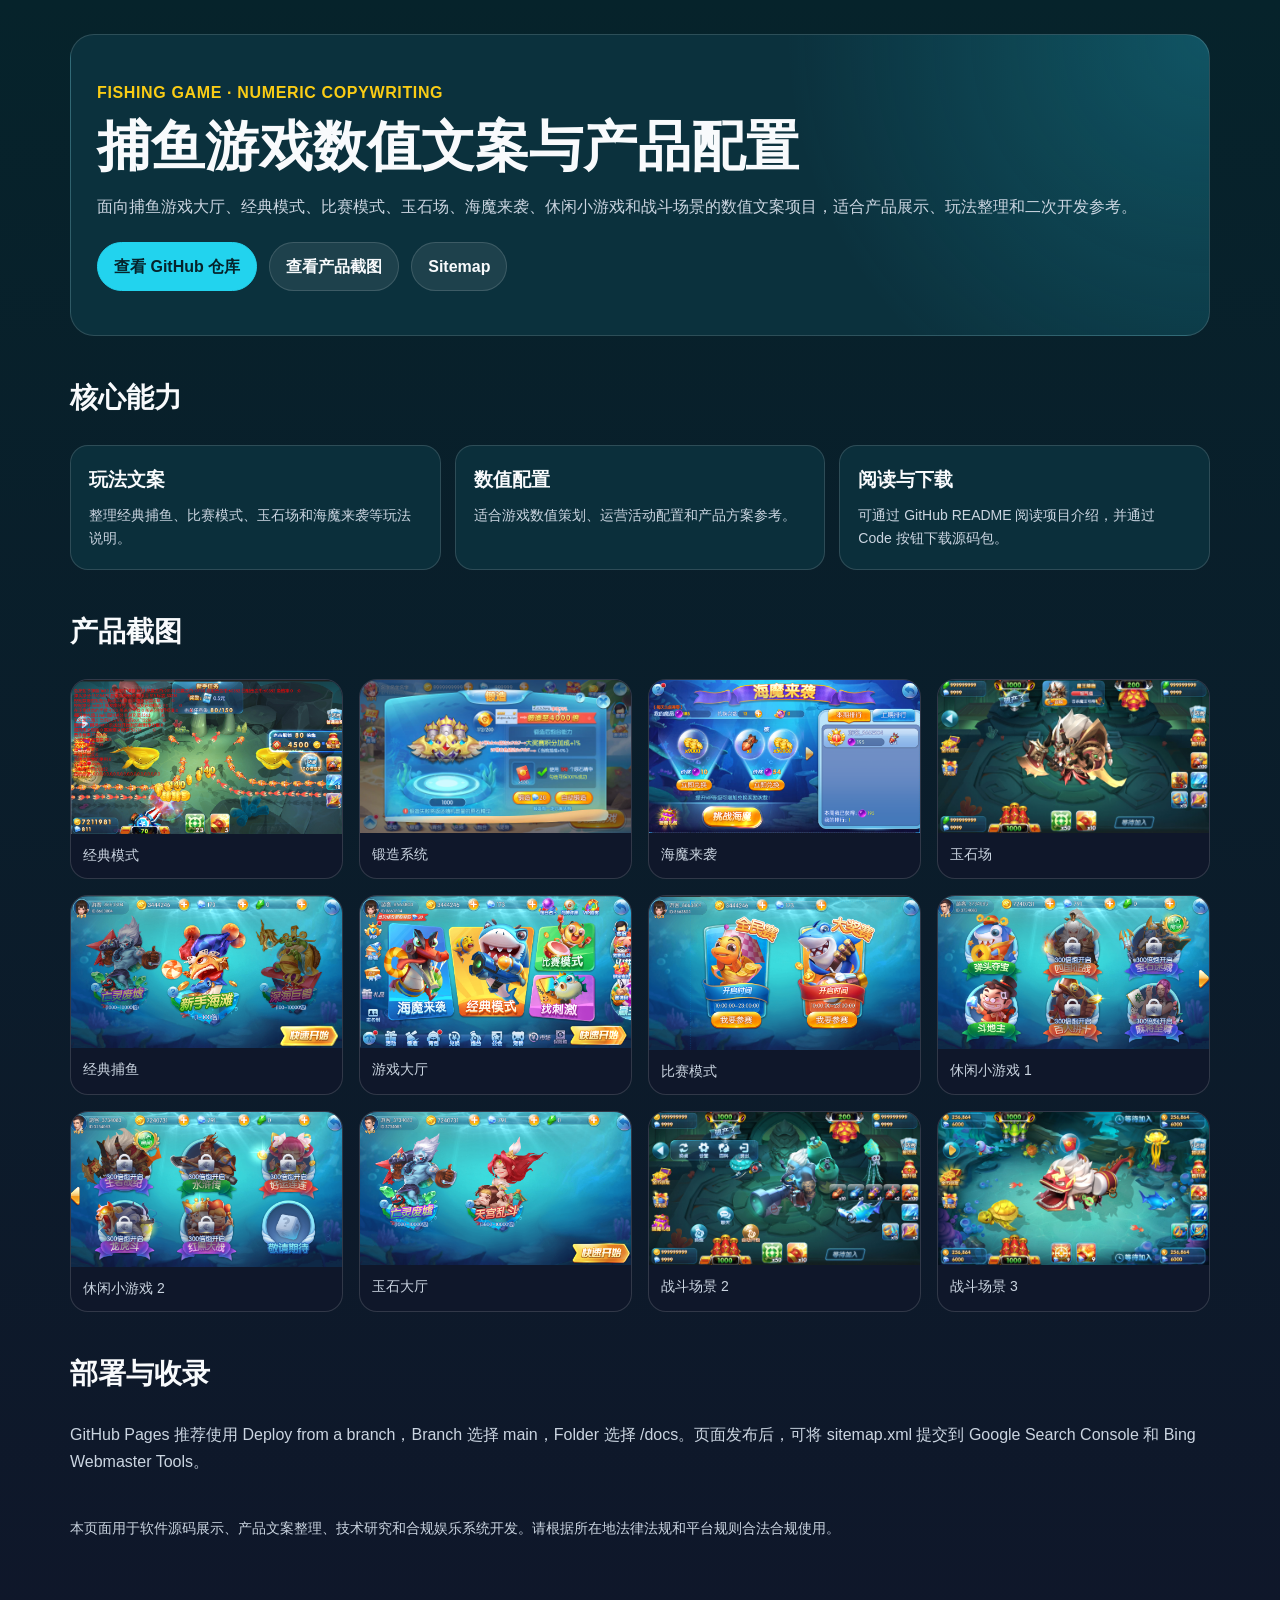
==== docs/index.html @ 02b29963 "Add files via upload" ====
<!doctype html>
<html lang="zh-CN"><head><meta charset="utf-8"><meta name="viewport" content="width=device-width, initial-scale=1"><meta name="google-site-verification" content="rrp5Uvgzi-1-rMxUBfhV3wjlNrFqzwnqiA4e3qsOLEM"><title>Fishing Game Numeric Copywriting</title><meta name="description" content="捕鱼游戏数值文案项目，展示经典模式、比赛模式、玉石场、海魔玩法、战斗场景和产品配置。"><link rel="canonical" href="https://alibabama401.github.io/Fishing-Game-Numeric-Copywriting/"><meta property="og:type" content="website"><meta property="og:title" content="Fishing Game Numeric Copywriting"><meta property="og:description" content="捕鱼游戏数值文案与产品截图展示，适合街机捕鱼、比赛模式和休闲玩法参考。"><meta property="og:url" content="https://alibabama401.github.io/Fishing-Game-Numeric-Copywriting/"><meta property="og:image" content="https://alibabama401.github.io/Fishing-Game-Numeric-Copywriting/assets/screenshots/lobby.png"><style>:root{--bg:#06232b;--card:#0d3440;--text:#f8fafc;--muted:#cbd5e1;--brand:#22d3ee;--brand2:#facc15;--line:rgba(255,255,255,.14)}*{box-sizing:border-box}body{margin:0;font-family:-apple-system,BlinkMacSystemFont,"Segoe UI","Microsoft YaHei",Arial,sans-serif;background:linear-gradient(180deg,#06232b,#0f172a);color:var(--text);line-height:1.7}.wrap{max-width:1180px;margin:0 auto;padding:34px 20px 56px}a{color:var(--brand);text-decoration:none}.hero{padding:44px 26px;border:1px solid var(--line);border-radius:24px;background:radial-gradient(circle at top right,rgba(34,211,238,.22),transparent 36%),rgba(13,52,64,.9)}.tag{color:var(--brand2);font-weight:800;letter-spacing:.04em}h1{margin:10px 0 14px;font-size:clamp(30px,5vw,54px);line-height:1.12}h2{margin-top:38px;font-size:28px}p{color:var(--muted)}.actions{display:flex;flex-wrap:wrap;gap:12px;margin-top:22px}.btn{display:inline-block;padding:10px 16px;border-radius:999px;border:1px solid var(--line);background:rgba(255,255,255,.08);color:var(--text);font-weight:700}.btn.primary{background:var(--brand);color:#06232b;border-color:var(--brand)}.grid{display:grid;grid-template-columns:repeat(auto-fit,minmax(220px,1fr));gap:14px;margin-top:18px}.card{padding:18px;border:1px solid var(--line);border-radius:18px;background:rgba(13,52,64,.82)}.card h3{margin:0 0 8px}.card p{margin:0;font-size:14px}.screenshots{display:grid;grid-template-columns:repeat(auto-fit,minmax(250px,1fr));gap:16px;margin-top:18px}figure{margin:0;overflow:hidden;border:1px solid var(--line);border-radius:18px;background:#0f172a}figure img{display:block;width:100%;height:auto}figcaption{padding:10px 12px;color:var(--muted);font-size:14px}footer{margin-top:42px;color:var(--muted);font-size:14px}</style><script type="application/ld+json">{"@context":"https://schema.org","@type":"SoftwareSourceCode","name":"Fishing Game Numeric Copywriting","description":"捕鱼游戏数值文案项目，展示经典模式、比赛模式、玉石场、海魔玩法、战斗场景和产品配置。","codeRepository":"https://github.com/alibabama401/Fishing-Game-Numeric-Copywriting","url":"https://alibabama401.github.io/Fishing-Game-Numeric-Copywriting/","applicationCategory":"GameApplication","operatingSystem":"Cross-platform","image":["https://alibabama401.github.io/Fishing-Game-Numeric-Copywriting/assets/screenshots/lobby.png","https://alibabama401.github.io/Fishing-Game-Numeric-Copywriting/assets/screenshots/classic-mode.png","https://alibabama401.github.io/Fishing-Game-Numeric-Copywriting/assets/screenshots/tournament-mode.png"],"isAccessibleForFree":true,"inLanguage":"zh-CN"}</script></head><body><main class="wrap"><section class="hero"><div class="tag">FISHING GAME · NUMERIC COPYWRITING</div><h1>捕鱼游戏数值文案与产品配置</h1><p>面向捕鱼游戏大厅、经典模式、比赛模式、玉石场、海魔来袭、休闲小游戏和战斗场景的数值文案项目，适合产品展示、玩法整理和二次开发参考。</p><div class="actions"><a class="btn primary" href="https://github.com/alibabama401/Fishing-Game-Numeric-Copywriting">查看 GitHub 仓库</a><a class="btn" href="#screenshots">查看产品截图</a><a class="btn" href="sitemap.xml">Sitemap</a></div></section><section><h2>核心能力</h2><div class="grid"><div class="card"><h3>玩法文案</h3><p>整理经典捕鱼、比赛模式、玉石场和海魔来袭等玩法说明。</p></div><div class="card"><h3>数值配置</h3><p>适合游戏数值策划、运营活动配置和产品方案参考。</p></div><div class="card"><h3>阅读与下载</h3><p>可通过 GitHub README 阅读项目介绍，并通过 Code 按钮下载源码包。</p></div></div></section><section id="screenshots"><h2>产品截图</h2><div class="screenshots">
        <figure><img src="assets/screenshots/classic-mode.png" alt="捕鱼游戏数值文案 经典模式 产品截图" loading="lazy"><figcaption>经典模式</figcaption></figure>
        <figure><img src="assets/screenshots/duanzhao.jpg" alt="捕鱼游戏数值文案 锻造系统 产品截图" loading="lazy"><figcaption>锻造系统</figcaption></figure>
        <figure><img src="assets/screenshots/haimo.png" alt="捕鱼游戏数值文案 海魔来袭 产品截图" loading="lazy"><figcaption>海魔来袭</figcaption></figure>
        <figure><img src="assets/screenshots/jade-arena.jpg" alt="捕鱼游戏数值文案 玉石场 产品截图" loading="lazy"><figcaption>玉石场</figcaption></figure>
        <figure><img src="assets/screenshots/jingdian.png" alt="捕鱼游戏数值文案 经典捕鱼 产品截图" loading="lazy"><figcaption>经典捕鱼</figcaption></figure>
        <figure><img src="assets/screenshots/lobby.png" alt="捕鱼游戏数值文案 游戏大厅 产品截图" loading="lazy"><figcaption>游戏大厅</figcaption></figure>
        <figure><img src="assets/screenshots/tournament-mode.png" alt="捕鱼游戏数值文案 比赛模式 产品截图" loading="lazy"><figcaption>比赛模式</figcaption></figure>
        <figure><img src="assets/screenshots/xiaoyouxi1.png" alt="捕鱼游戏数值文案 休闲小游戏 1 产品截图" loading="lazy"><figcaption>休闲小游戏 1</figcaption></figure>
        <figure><img src="assets/screenshots/xiaoyouxi2.png" alt="捕鱼游戏数值文案 休闲小游戏 2 产品截图" loading="lazy"><figcaption>休闲小游戏 2</figcaption></figure>
        <figure><img src="assets/screenshots/yushidating.png" alt="捕鱼游戏数值文案 玉石大厅 产品截图" loading="lazy"><figcaption>玉石大厅</figcaption></figure>
        <figure><img src="assets/screenshots/zhandou2.jpg" alt="捕鱼游戏数值文案 战斗场景 2 产品截图" loading="lazy"><figcaption>战斗场景 2</figcaption></figure>
        <figure><img src="assets/screenshots/zhandou3.jpg" alt="捕鱼游戏数值文案 战斗场景 3 产品截图" loading="lazy"><figcaption>战斗场景 3</figcaption></figure>
      </div></section><section><h2>部署与收录</h2><p>GitHub Pages 推荐使用 Deploy from a branch，Branch 选择 main，Folder 选择 /docs。页面发布后，可将 sitemap.xml 提交到 Google Search Console 和 Bing Webmaster Tools。</p></section><footer><p>本页面用于软件源码展示、产品文案整理、技术研究和合规娱乐系统开发。请根据所在地法律法规和平台规则合法合规使用。</p></footer></main></body></html>
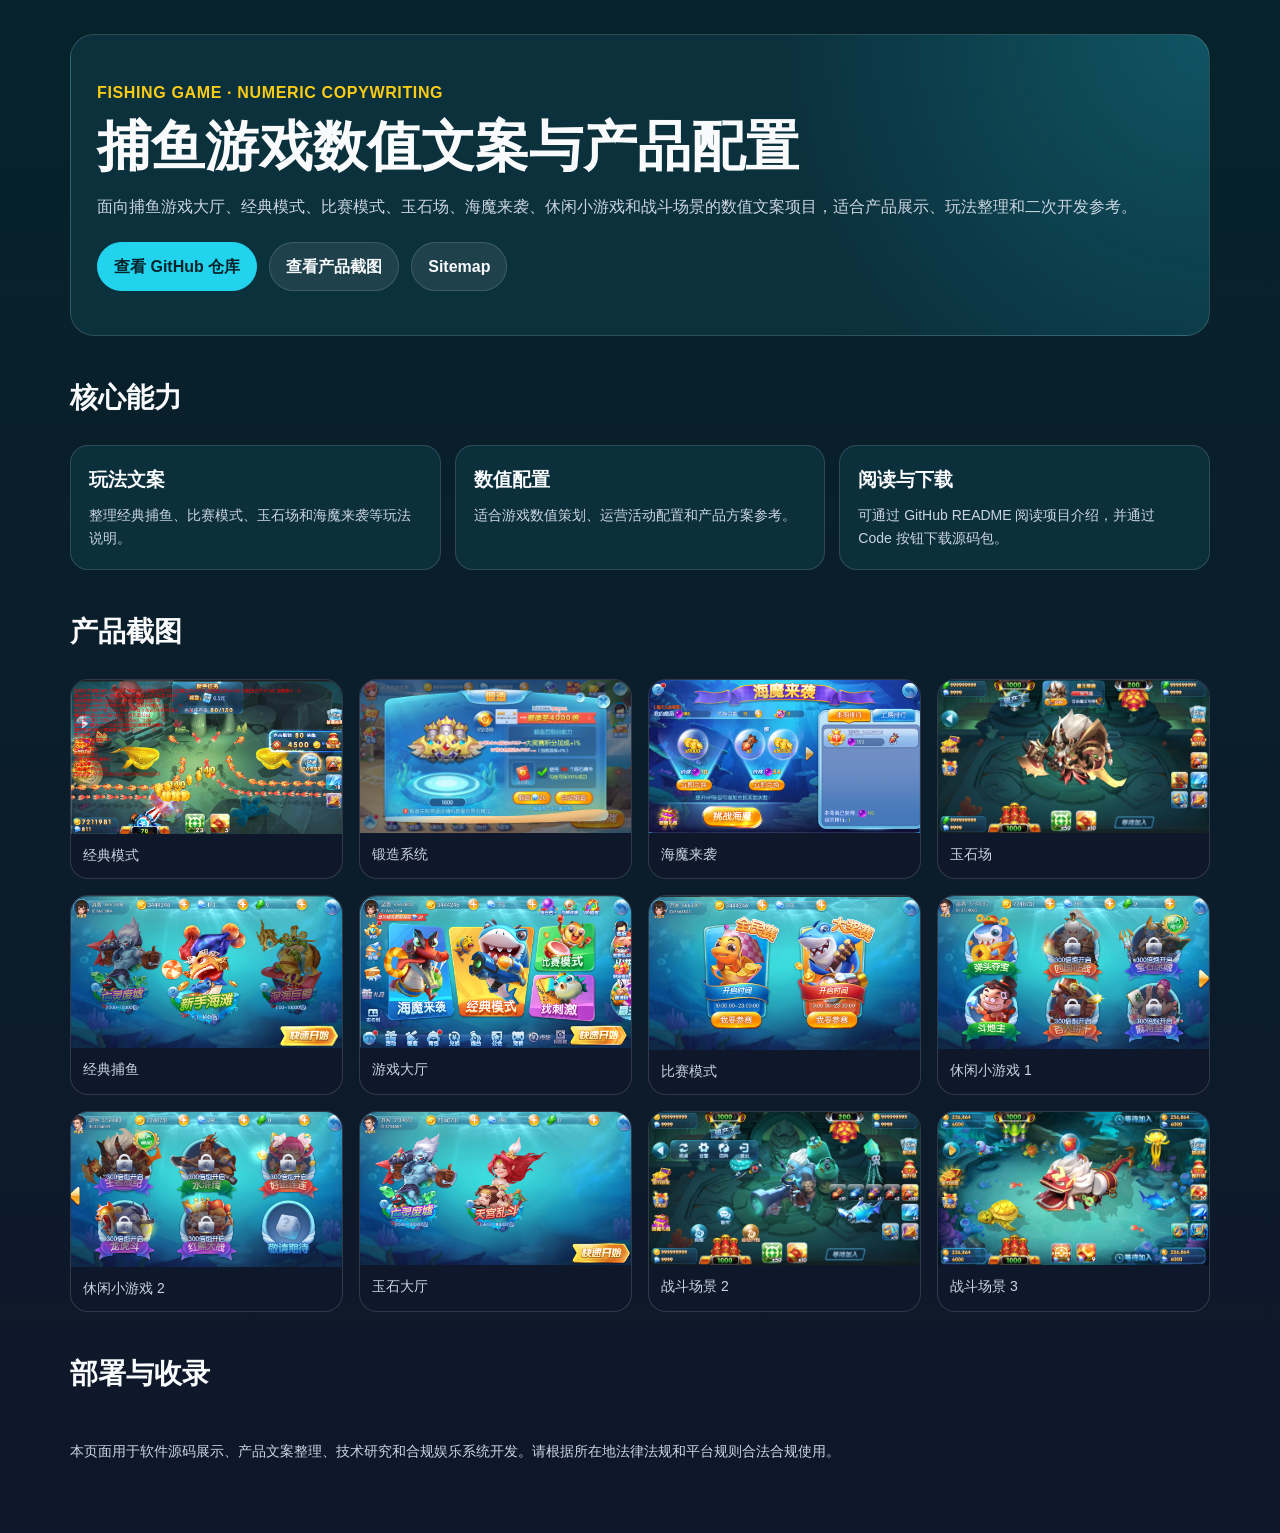
==== commit 734af80f: "Update index.html" ====
--- a/docs/index.html
+++ b/docs/index.html
@@ -12,4 +12,4 @@
         <figure><img src="assets/screenshots/yushidating.png" alt="捕鱼游戏数值文案 玉石大厅 产品截图" loading="lazy"><figcaption>玉石大厅</figcaption></figure>
         <figure><img src="assets/screenshots/zhandou2.jpg" alt="捕鱼游戏数值文案 战斗场景 2 产品截图" loading="lazy"><figcaption>战斗场景 2</figcaption></figure>
         <figure><img src="assets/screenshots/zhandou3.jpg" alt="捕鱼游戏数值文案 战斗场景 3 产品截图" loading="lazy"><figcaption>战斗场景 3</figcaption></figure>
-      </div></section><section><h2>部署与收录</h2><p>GitHub Pages 推荐使用 Deploy from a branch，Branch 选择 main，Folder 选择 /docs。页面发布后，可将 sitemap.xml 提交到 Google Search Console 和 Bing Webmaster Tools。</p></section><footer><p>本页面用于软件源码展示、产品文案整理、技术研究和合规娱乐系统开发。请根据所在地法律法规和平台规则合法合规使用。</p></footer></main></body></html>
+      </div></section><section><h2>部署与收录</h2></section><footer><p>本页面用于软件源码展示、产品文案整理、技术研究和合规娱乐系统开发。请根据所在地法律法规和平台规则合法合规使用。</p></footer></main></body></html>
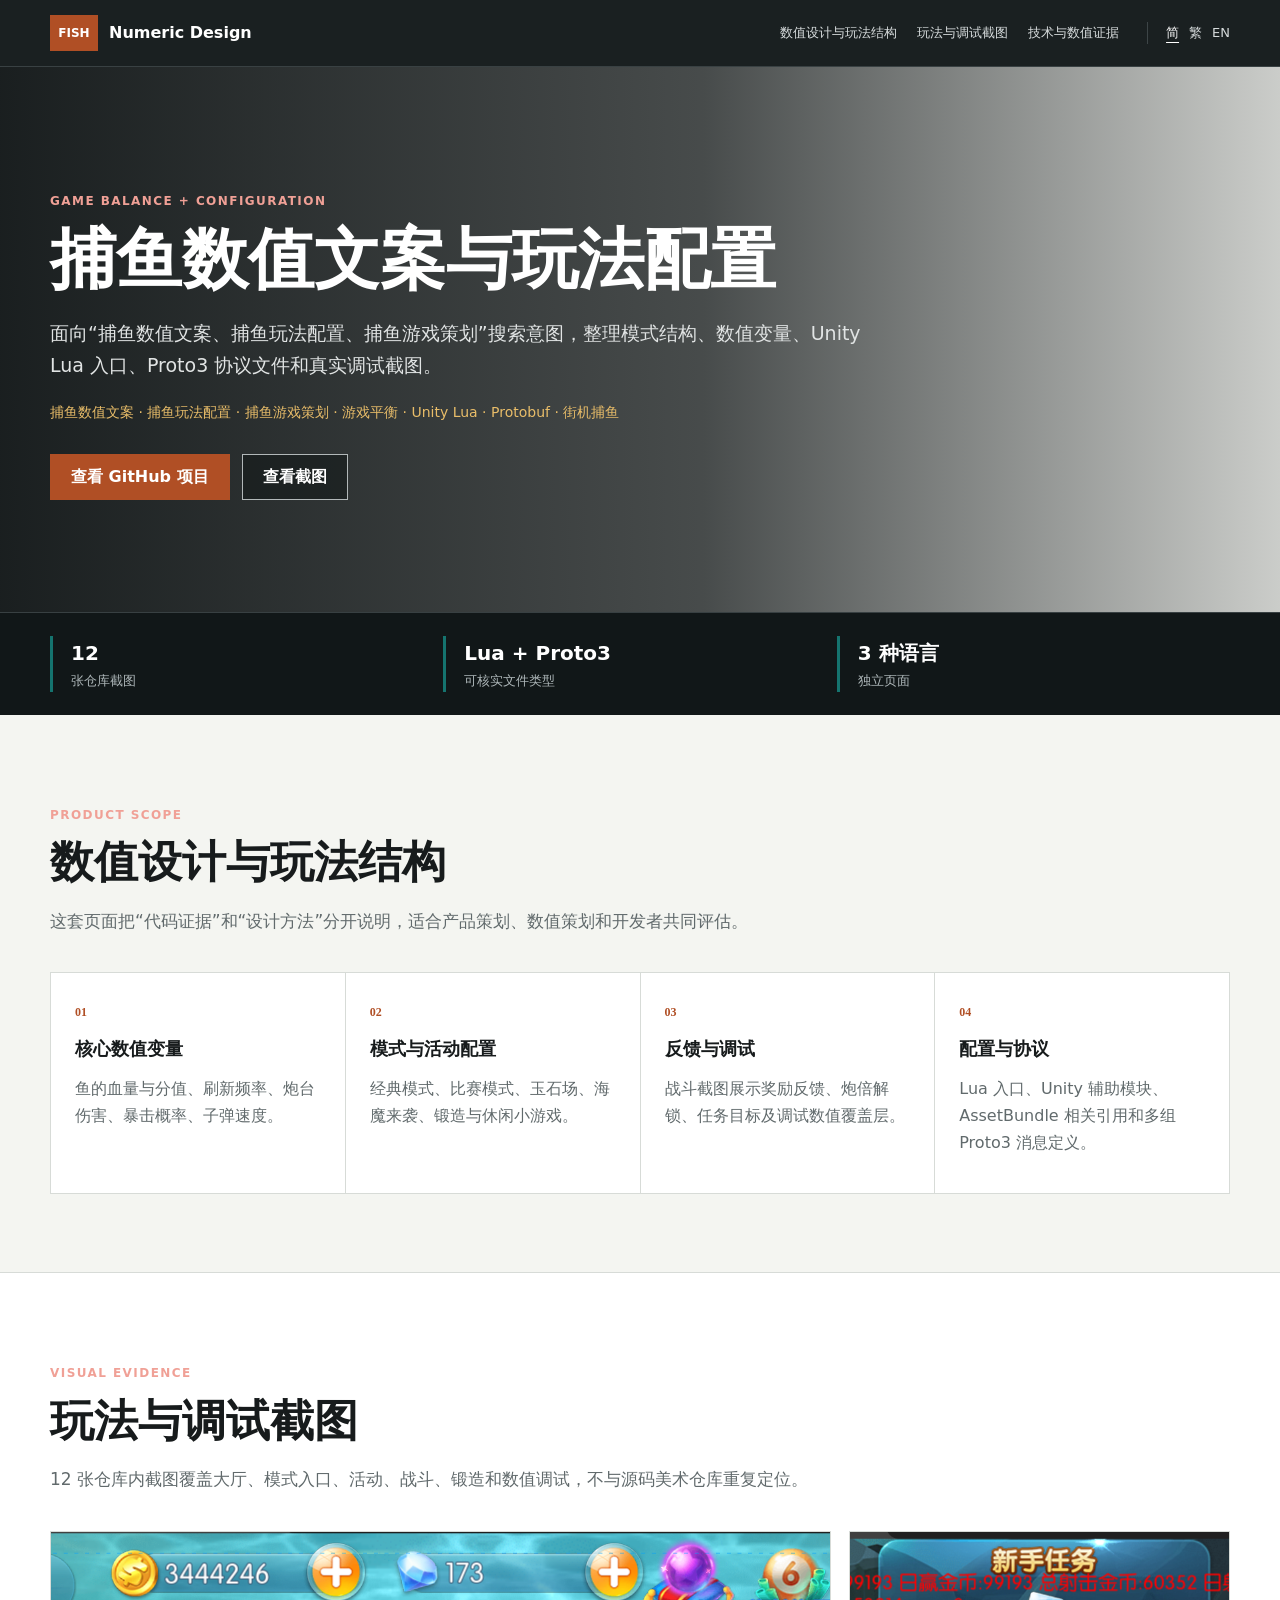
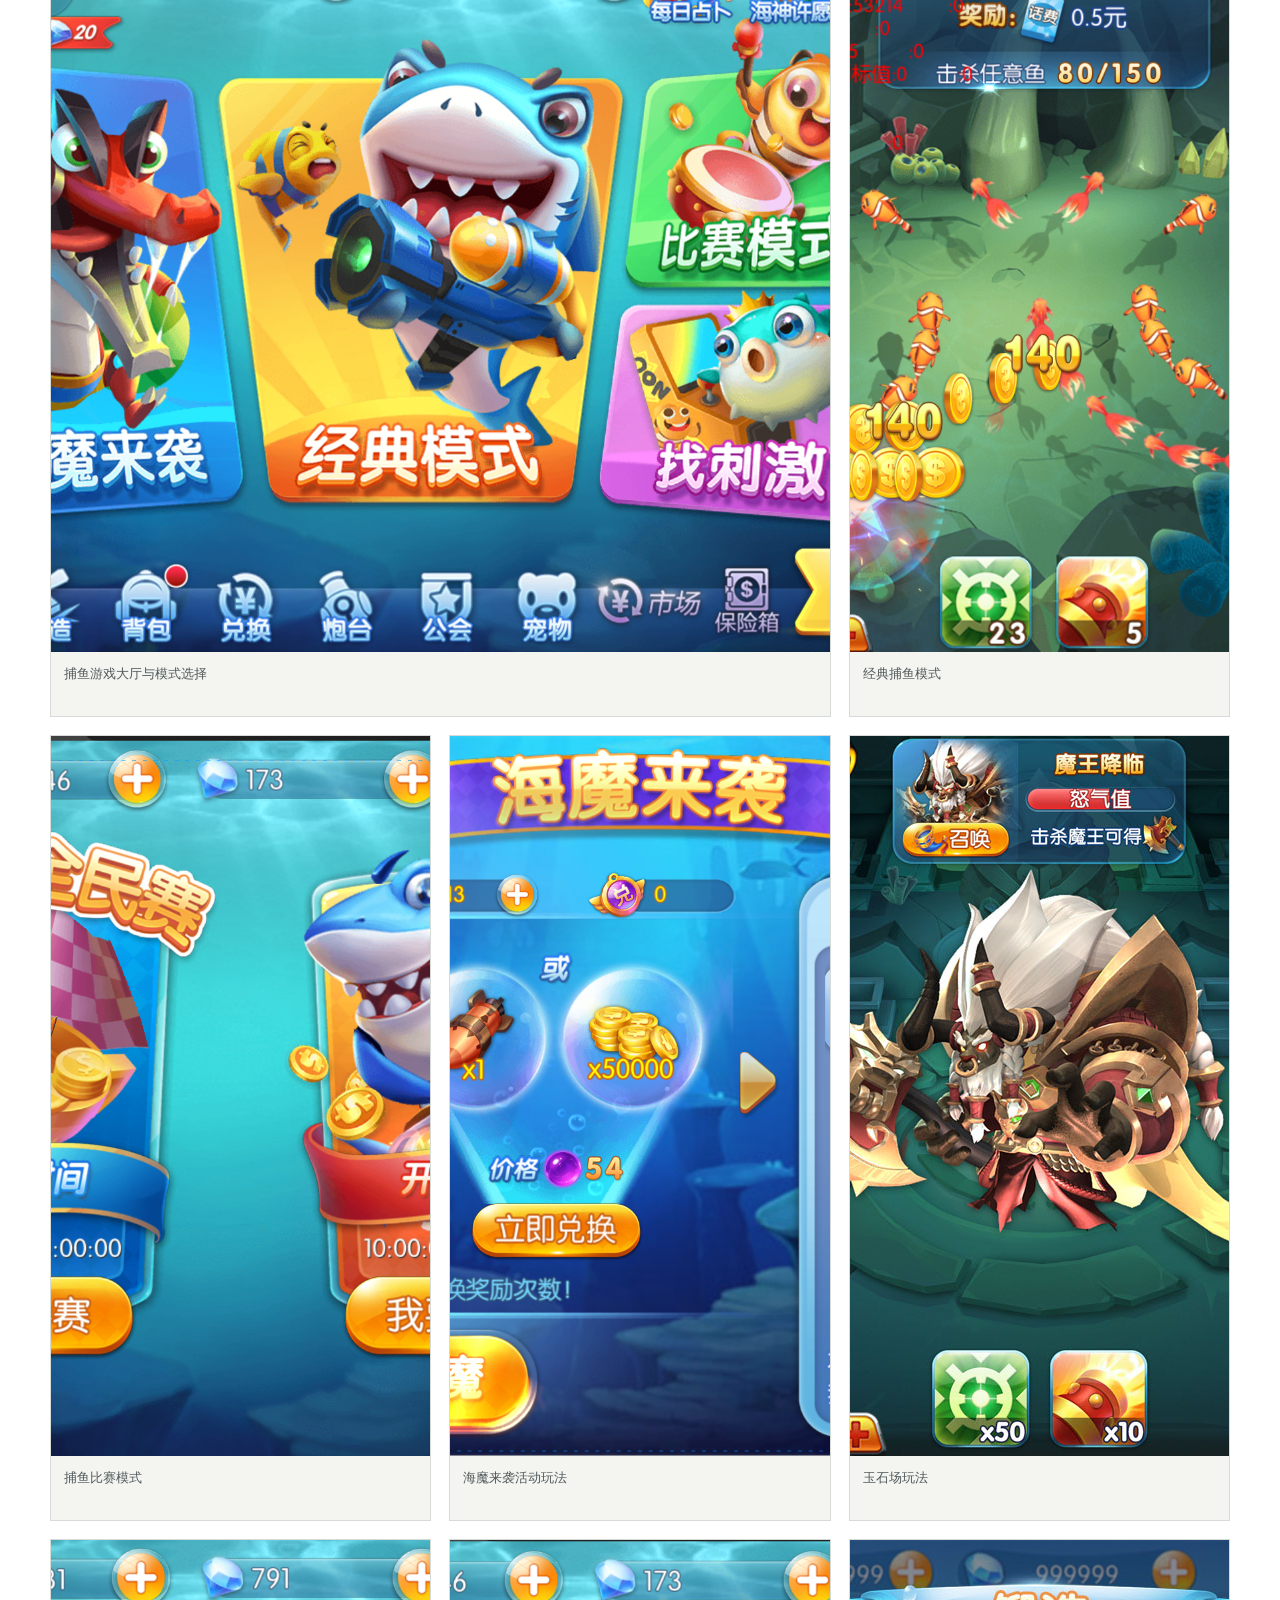
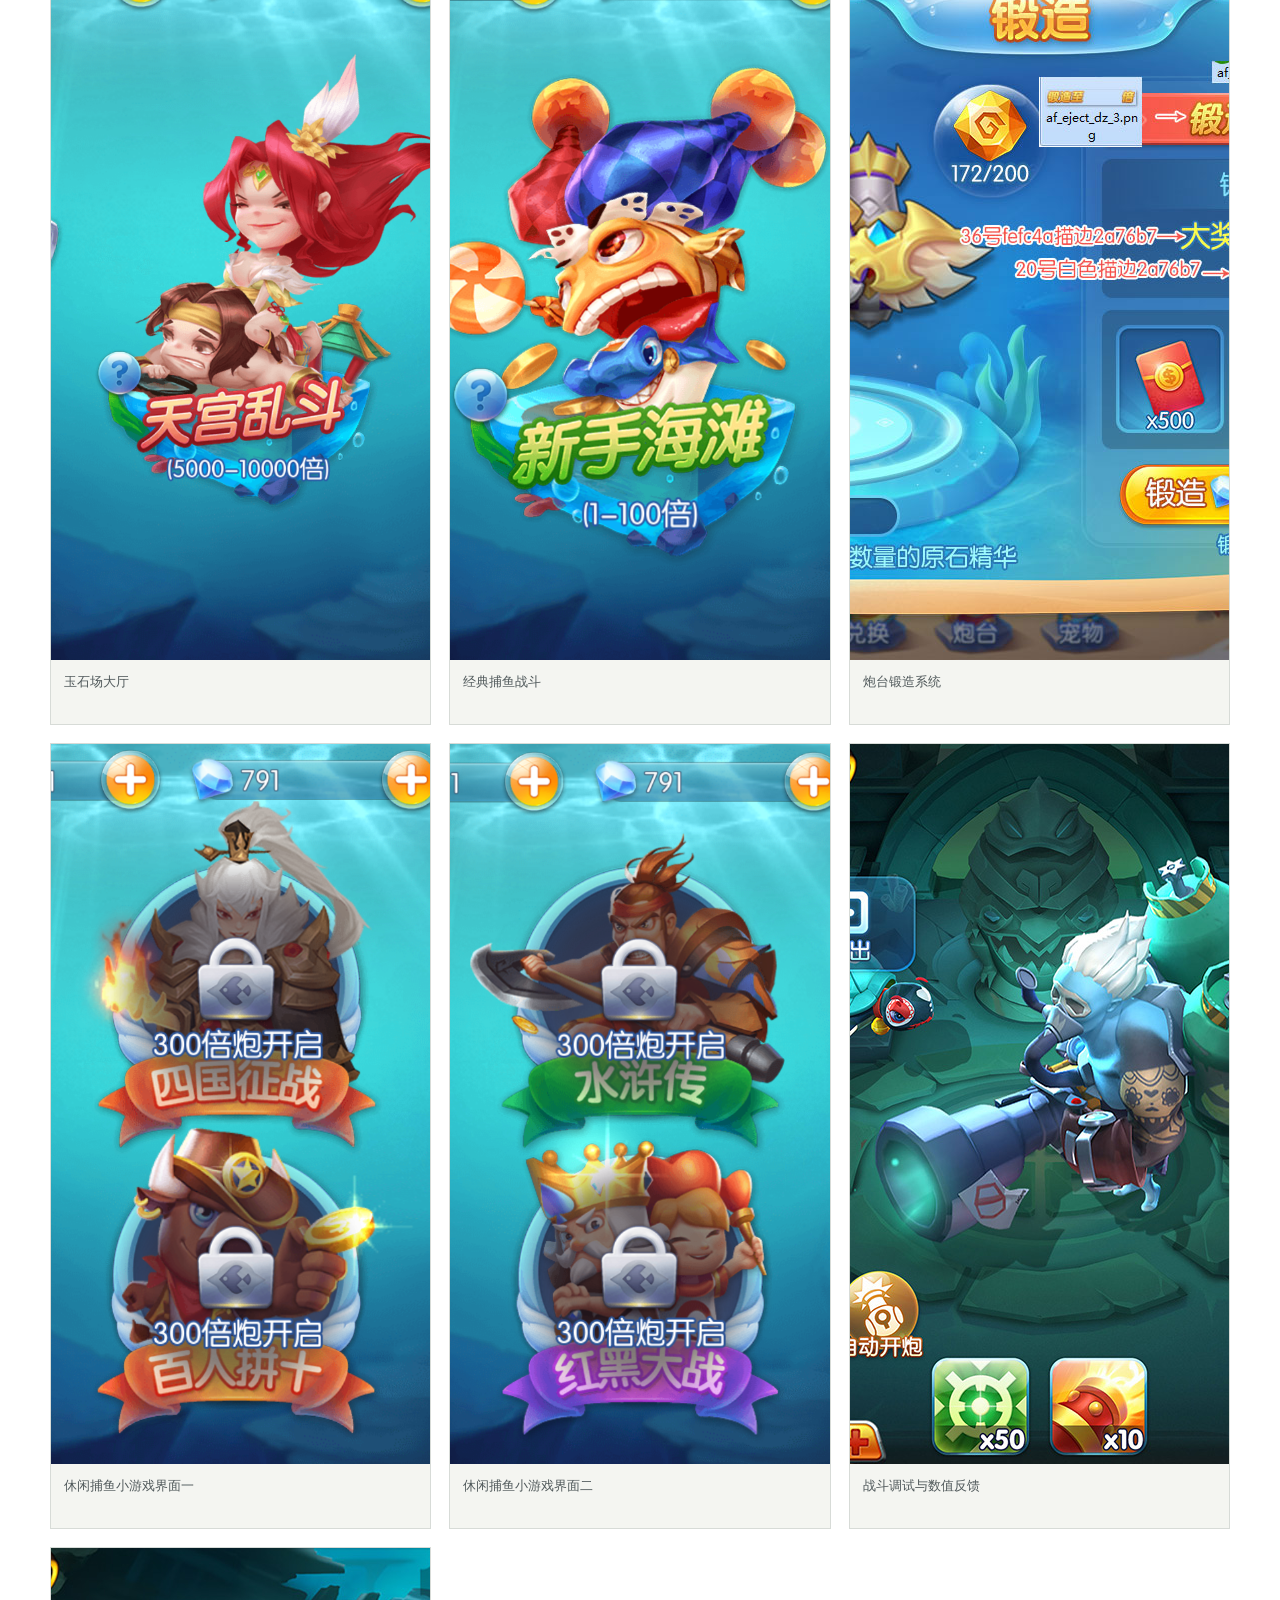
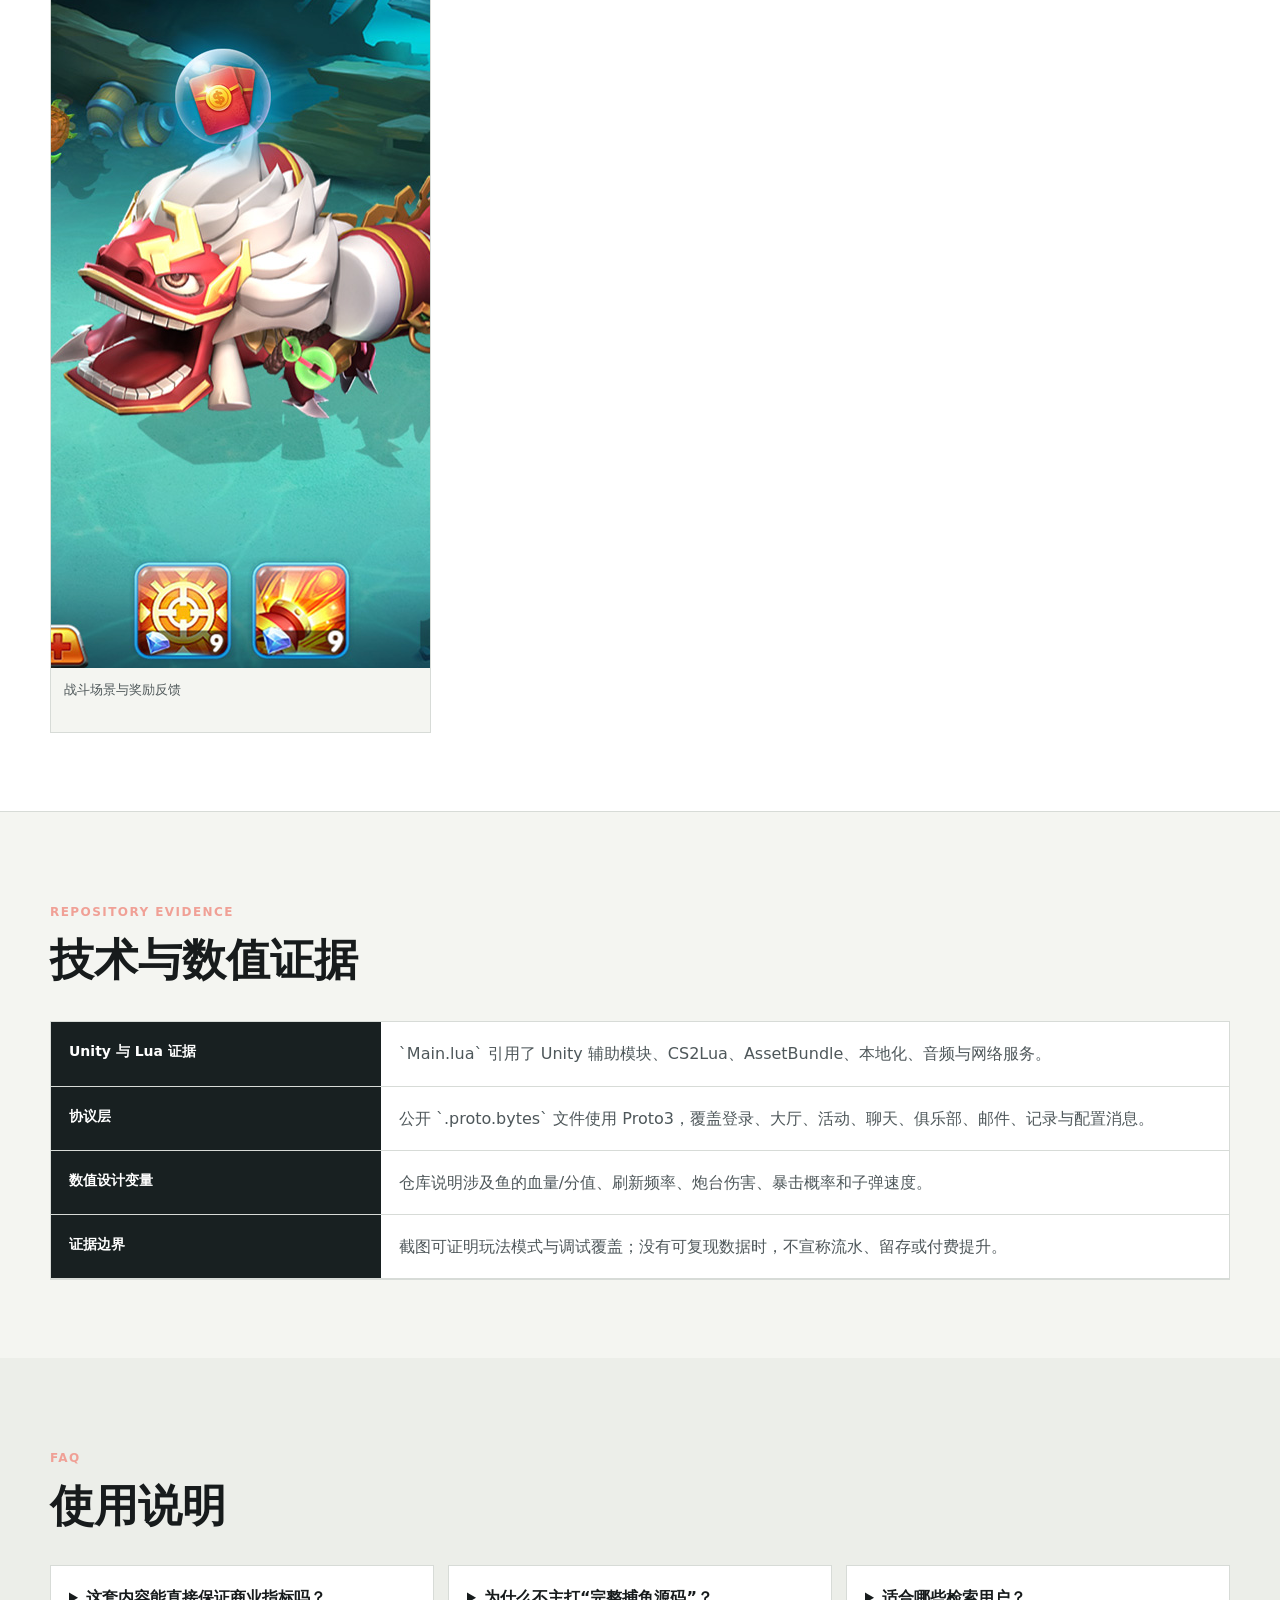
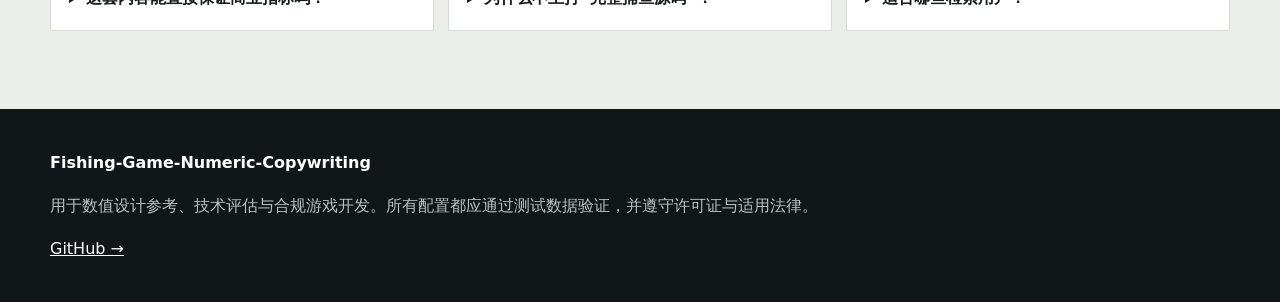
==== commit 2f7f5648: "Add files via upload" ====
--- a/docs/index.html
+++ b/docs/index.html
@@ -1,15 +1 @@
-<!doctype html>
-<html lang="zh-CN"><head><meta charset="utf-8"><meta name="viewport" content="width=device-width, initial-scale=1"><meta name="google-site-verification" content="rrp5Uvgzi-1-rMxUBfhV3wjlNrFqzwnqiA4e3qsOLEM"><title>Fishing Game Numeric Copywriting</title><meta name="description" content="捕鱼游戏数值文案项目，展示经典模式、比赛模式、玉石场、海魔玩法、战斗场景和产品配置。"><link rel="canonical" href="https://alibabama401.github.io/Fishing-Game-Numeric-Copywriting/"><meta property="og:type" content="website"><meta property="og:title" content="Fishing Game Numeric Copywriting"><meta property="og:description" content="捕鱼游戏数值文案与产品截图展示，适合街机捕鱼、比赛模式和休闲玩法参考。"><meta property="og:url" content="https://alibabama401.github.io/Fishing-Game-Numeric-Copywriting/"><meta property="og:image" content="https://alibabama401.github.io/Fishing-Game-Numeric-Copywriting/assets/screenshots/lobby.png"><style>:root{--bg:#06232b;--card:#0d3440;--text:#f8fafc;--muted:#cbd5e1;--brand:#22d3ee;--brand2:#facc15;--line:rgba(255,255,255,.14)}*{box-sizing:border-box}body{margin:0;font-family:-apple-system,BlinkMacSystemFont,"Segoe UI","Microsoft YaHei",Arial,sans-serif;background:linear-gradient(180deg,#06232b,#0f172a);color:var(--text);line-height:1.7}.wrap{max-width:1180px;margin:0 auto;padding:34px 20px 56px}a{color:var(--brand);text-decoration:none}.hero{padding:44px 26px;border:1px solid var(--line);border-radius:24px;background:radial-gradient(circle at top right,rgba(34,211,238,.22),transparent 36%),rgba(13,52,64,.9)}.tag{color:var(--brand2);font-weight:800;letter-spacing:.04em}h1{margin:10px 0 14px;font-size:clamp(30px,5vw,54px);line-height:1.12}h2{margin-top:38px;font-size:28px}p{color:var(--muted)}.actions{display:flex;flex-wrap:wrap;gap:12px;margin-top:22px}.btn{display:inline-block;padding:10px 16px;border-radius:999px;border:1px solid var(--line);background:rgba(255,255,255,.08);color:var(--text);font-weight:700}.btn.primary{background:var(--brand);color:#06232b;border-color:var(--brand)}.grid{display:grid;grid-template-columns:repeat(auto-fit,minmax(220px,1fr));gap:14px;margin-top:18px}.card{padding:18px;border:1px solid var(--line);border-radius:18px;background:rgba(13,52,64,.82)}.card h3{margin:0 0 8px}.card p{margin:0;font-size:14px}.screenshots{display:grid;grid-template-columns:repeat(auto-fit,minmax(250px,1fr));gap:16px;margin-top:18px}figure{margin:0;overflow:hidden;border:1px solid var(--line);border-radius:18px;background:#0f172a}figure img{display:block;width:100%;height:auto}figcaption{padding:10px 12px;color:var(--muted);font-size:14px}footer{margin-top:42px;color:var(--muted);font-size:14px}</style><script type="application/ld+json">{"@context":"https://schema.org","@type":"SoftwareSourceCode","name":"Fishing Game Numeric Copywriting","description":"捕鱼游戏数值文案项目，展示经典模式、比赛模式、玉石场、海魔玩法、战斗场景和产品配置。","codeRepository":"https://github.com/alibabama401/Fishing-Game-Numeric-Copywriting","url":"https://alibabama401.github.io/Fishing-Game-Numeric-Copywriting/","applicationCategory":"GameApplication","operatingSystem":"Cross-platform","image":["https://alibabama401.github.io/Fishing-Game-Numeric-Copywriting/assets/screenshots/lobby.png","https://alibabama401.github.io/Fishing-Game-Numeric-Copywriting/assets/screenshots/classic-mode.png","https://alibabama401.github.io/Fishing-Game-Numeric-Copywriting/assets/screenshots/tournament-mode.png"],"isAccessibleForFree":true,"inLanguage":"zh-CN"}</script></head><body><main class="wrap"><section class="hero"><div class="tag">FISHING GAME · NUMERIC COPYWRITING</div><h1>捕鱼游戏数值文案与产品配置</h1><p>面向捕鱼游戏大厅、经典模式、比赛模式、玉石场、海魔来袭、休闲小游戏和战斗场景的数值文案项目，适合产品展示、玩法整理和二次开发参考。</p><div class="actions"><a class="btn primary" href="https://github.com/alibabama401/Fishing-Game-Numeric-Copywriting">查看 GitHub 仓库</a><a class="btn" href="#screenshots">查看产品截图</a><a class="btn" href="sitemap.xml">Sitemap</a></div></section><section><h2>核心能力</h2><div class="grid"><div class="card"><h3>玩法文案</h3><p>整理经典捕鱼、比赛模式、玉石场和海魔来袭等玩法说明。</p></div><div class="card"><h3>数值配置</h3><p>适合游戏数值策划、运营活动配置和产品方案参考。</p></div><div class="card"><h3>阅读与下载</h3><p>可通过 GitHub README 阅读项目介绍，并通过 Code 按钮下载源码包。</p></div></div></section><section id="screenshots"><h2>产品截图</h2><div class="screenshots">
-        <figure><img src="assets/screenshots/classic-mode.png" alt="捕鱼游戏数值文案 经典模式 产品截图" loading="lazy"><figcaption>经典模式</figcaption></figure>
-        <figure><img src="assets/screenshots/duanzhao.jpg" alt="捕鱼游戏数值文案 锻造系统 产品截图" loading="lazy"><figcaption>锻造系统</figcaption></figure>
-        <figure><img src="assets/screenshots/haimo.png" alt="捕鱼游戏数值文案 海魔来袭 产品截图" loading="lazy"><figcaption>海魔来袭</figcaption></figure>
-        <figure><img src="assets/screenshots/jade-arena.jpg" alt="捕鱼游戏数值文案 玉石场 产品截图" loading="lazy"><figcaption>玉石场</figcaption></figure>
-        <figure><img src="assets/screenshots/jingdian.png" alt="捕鱼游戏数值文案 经典捕鱼 产品截图" loading="lazy"><figcaption>经典捕鱼</figcaption></figure>
-        <figure><img src="assets/screenshots/lobby.png" alt="捕鱼游戏数值文案 游戏大厅 产品截图" loading="lazy"><figcaption>游戏大厅</figcaption></figure>
-        <figure><img src="assets/screenshots/tournament-mode.png" alt="捕鱼游戏数值文案 比赛模式 产品截图" loading="lazy"><figcaption>比赛模式</figcaption></figure>
-        <figure><img src="assets/screenshots/xiaoyouxi1.png" alt="捕鱼游戏数值文案 休闲小游戏 1 产品截图" loading="lazy"><figcaption>休闲小游戏 1</figcaption></figure>
-        <figure><img src="assets/screenshots/xiaoyouxi2.png" alt="捕鱼游戏数值文案 休闲小游戏 2 产品截图" loading="lazy"><figcaption>休闲小游戏 2</figcaption></figure>
-        <figure><img src="assets/screenshots/yushidating.png" alt="捕鱼游戏数值文案 玉石大厅 产品截图" loading="lazy"><figcaption>玉石大厅</figcaption></figure>
-        <figure><img src="assets/screenshots/zhandou2.jpg" alt="捕鱼游戏数值文案 战斗场景 2 产品截图" loading="lazy"><figcaption>战斗场景 2</figcaption></figure>
-        <figure><img src="assets/screenshots/zhandou3.jpg" alt="捕鱼游戏数值文案 战斗场景 3 产品截图" loading="lazy"><figcaption>战斗场景 3</figcaption></figure>
-      </div></section><section><h2>部署与收录</h2></section><footer><p>本页面用于软件源码展示、产品文案整理、技术研究和合规娱乐系统开发。请根据所在地法律法规和平台规则合法合规使用。</p></footer></main></body></html>
+<!doctype html><html lang="zh-CN"><head><meta charset="utf-8"><meta name="google-site-verification" content="rrp5Uvgzi-1-rMxUBfhV3wjlNrFqzwnqiA4e3qsOLEM"><meta name="viewport" content="width=device-width,initial-scale=1"><meta name="robots" content="index,follow,max-image-preview:large"><meta name="google-site-verification" content="rrp5Uvgzi-1-rMxUBfhV3wjlNrFqzwnqiA4e3qsOLEM"><title>捕鱼数值文案与玩法配置｜Unity Lua、Protobuf 与街机捕鱼</title><meta name="description" content="展示捕鱼游戏数值文案、经典与比赛模式、玉石场和海魔活动，并结合 Unity Lua、Proto3 协议、配置变量、调试场景及 12 张真实产品截图。"><meta name="keywords" content="捕鱼数值文案 · 捕鱼玩法配置 · 捕鱼游戏策划 · 游戏平衡 · Unity Lua · Protobuf · 街机捕鱼"><link rel="canonical" href="https://alibabama401.github.io/Fishing-Game-Numeric-Copywriting/"><link rel="alternate" hreflang="x-default" href="https://alibabama401.github.io/Fishing-Game-Numeric-Copywriting/"><link rel="alternate" hreflang="zh-CN" href="https://alibabama401.github.io/Fishing-Game-Numeric-Copywriting/zh-cn/"><link rel="alternate" hreflang="zh-TW" href="https://alibabama401.github.io/Fishing-Game-Numeric-Copywriting/zh-tw/"><link rel="alternate" hreflang="en" href="https://alibabama401.github.io/Fishing-Game-Numeric-Copywriting/en/"><meta property="og:type" content="website"><meta property="og:title" content="捕鱼数值文案与玩法配置｜Unity Lua、Protobuf 与街机捕鱼"><meta property="og:description" content="展示捕鱼游戏数值文案、经典与比赛模式、玉石场和海魔活动，并结合 Unity Lua、Proto3 协议、配置变量、调试场景及 12 张真实产品截图。"><meta property="og:url" content="https://alibabama401.github.io/Fishing-Game-Numeric-Copywriting/"><meta property="og:image" content="https://alibabama401.github.io/Fishing-Game-Numeric-Copywriting/assets/screenshots/lobby.png"><meta name="twitter:card" content="summary_large_image"><link rel="stylesheet" href="assets/site.css"><script type="application/ld+json">{"@context":"https://schema.org","@type":"SoftwareSourceCode","name":"捕鱼数值文案与玩法配置","description":"展示捕鱼游戏数值文案、经典与比赛模式、玉石场和海魔活动，并结合 Unity Lua、Proto3 协议、配置变量、调试场景及 12 张真实产品截图。","codeRepository":"https://github.com/alibabama401/Fishing-Game-Numeric-Copywriting","url":"https://alibabama401.github.io/Fishing-Game-Numeric-Copywriting/","programmingLanguage":["Lua","Protocol Buffers"],"image":["https://alibabama401.github.io/Fishing-Game-Numeric-Copywriting/assets/screenshots/lobby.png","https://alibabama401.github.io/Fishing-Game-Numeric-Copywriting/assets/screenshots/classic-mode.png","https://alibabama401.github.io/Fishing-Game-Numeric-Copywriting/assets/screenshots/tournament-mode.png"],"inLanguage":"zh-CN","license":"https://github.com/alibabama401/Fishing-Game-Numeric-Copywriting/blob/main/LICENSE"}</script></head><body class="numeric"><header><div class="shell nav"><a class="brand" href=""><b>FISH</b><span>Numeric Design</span></a><nav><a href="#features">数值设计与玩法结构</a><a href="#gallery">玩法与调试截图</a><a href="#tech">技术与数值证据</a></nav><div class="langs" aria-label="Language"><a href="" aria-current="page">简</a><a href="zh-tw/">繁</a><a href="en/">EN</a></div></div></header><main><section class="hero" style="--hero:url('assets/screenshots/lobby.png')"><div class="shell hero-copy"><p class="eyebrow">GAME BALANCE + CONFIGURATION</p><h1>捕鱼数值文案与玩法配置</h1><p class="intro">面向“捕鱼数值文案、捕鱼玩法配置、捕鱼游戏策划”搜索意图，整理模式结构、数值变量、Unity Lua 入口、Proto3 协议文件和真实调试截图。</p><p class="keywords">捕鱼数值文案 · 捕鱼玩法配置 · 捕鱼游戏策划 · 游戏平衡 · Unity Lua · Protobuf · 街机捕鱼</p><div class="actions"><a class="button primary" href="https://github.com/alibabama401/Fishing-Game-Numeric-Copywriting">查看 GitHub 项目</a><a class="button secondary" href="#gallery">查看截图</a></div></div></section><section class="facts"><div class="shell"><span><b>12</b> 张仓库截图</span><span><b>Lua + Proto3</b> 可核实文件类型</span><span><b>3 种语言</b> 独立页面</span></div></section><section class="section shell" id="features"><p class="kicker">PRODUCT SCOPE</p><h2>数值设计与玩法结构</h2><p class="lead">这套页面把“代码证据”和“设计方法”分开说明，适合产品策划、数值策划和开发者共同评估。</p><div class="features"><article><span>01</span><h3>核心数值变量</h3><p>鱼的血量与分值、刷新频率、炮台伤害、暴击概率、子弹速度。</p></article><article><span>02</span><h3>模式与活动配置</h3><p>经典模式、比赛模式、玉石场、海魔来袭、锻造与休闲小游戏。</p></article><article><span>03</span><h3>反馈与调试</h3><p>战斗截图展示奖励反馈、炮倍解锁、任务目标及调试数值覆盖层。</p></article><article><span>04</span><h3>配置与协议</h3><p>Lua 入口、Unity 辅助模块、AssetBundle 相关引用和多组 Proto3 消息定义。</p></article></div></section><section class="band" id="gallery"><div class="shell"><p class="kicker">VISUAL EVIDENCE</p><h2>玩法与调试截图</h2><p class="lead">12 张仓库内截图覆盖大厅、模式入口、活动、战斗、锻造和数值调试，不与源码美术仓库重复定位。</p><div class="gallery"><figure class="wide"><img src="assets/screenshots/lobby.png" alt="捕鱼游戏大厅与模式选择" loading="eager" width="1280" height="720"><figcaption>捕鱼游戏大厅与模式选择</figcaption></figure><figure><img src="assets/screenshots/classic-mode.png" alt="经典捕鱼模式" loading="eager" width="1280" height="720"><figcaption>经典捕鱼模式</figcaption></figure><figure><img src="assets/screenshots/tournament-mode.png" alt="捕鱼比赛模式" loading="lazy" width="1280" height="720"><figcaption>捕鱼比赛模式</figcaption></figure><figure><img src="assets/screenshots/haimo.png" alt="海魔来袭活动玩法" loading="lazy" width="1280" height="720"><figcaption>海魔来袭活动玩法</figcaption></figure><figure><img src="assets/screenshots/jade-arena.jpg" alt="玉石场玩法" loading="lazy" width="1280" height="720"><figcaption>玉石场玩法</figcaption></figure><figure><img src="assets/screenshots/yushidating.png" alt="玉石场大厅" loading="lazy" width="1280" height="720"><figcaption>玉石场大厅</figcaption></figure><figure><img src="assets/screenshots/jingdian.png" alt="经典捕鱼战斗" loading="lazy" width="1280" height="720"><figcaption>经典捕鱼战斗</figcaption></figure><figure><img src="assets/screenshots/duanzhao.jpg" alt="炮台锻造系统" loading="lazy" width="1280" height="720"><figcaption>炮台锻造系统</figcaption></figure><figure><img src="assets/screenshots/xiaoyouxi1.png" alt="休闲捕鱼小游戏界面一" loading="lazy" width="1280" height="720"><figcaption>休闲捕鱼小游戏界面一</figcaption></figure><figure><img src="assets/screenshots/xiaoyouxi2.png" alt="休闲捕鱼小游戏界面二" loading="lazy" width="1280" height="720"><figcaption>休闲捕鱼小游戏界面二</figcaption></figure><figure><img src="assets/screenshots/zhandou2.jpg" alt="战斗调试与数值反馈" loading="lazy" width="1280" height="720"><figcaption>战斗调试与数值反馈</figcaption></figure><figure><img src="assets/screenshots/zhandou3.jpg" alt="战斗场景与奖励反馈" loading="lazy" width="1280" height="720"><figcaption>战斗场景与奖励反馈</figcaption></figure></div></div></section><section class="section shell" id="tech"><p class="kicker">REPOSITORY EVIDENCE</p><h2>技术与数值证据</h2><div class="table-scroll"><table><tr><th>Unity 与 Lua 证据</th><td>`Main.lua` 引用了 Unity 辅助模块、CS2Lua、AssetBundle、本地化、音频与网络服务。</td></tr><tr><th>协议层</th><td>公开 `.proto.bytes` 文件使用 Proto3，覆盖登录、大厅、活动、聊天、俱乐部、邮件、记录与配置消息。</td></tr><tr><th>数值设计变量</th><td>仓库说明涉及鱼的血量/分值、刷新频率、炮台伤害、暴击概率和子弹速度。</td></tr><tr><th>证据边界</th><td>截图可证明玩法模式与调试覆盖；没有可复现数据时，不宣称流水、留存或付费提升。</td></tr></table></div></section><section class="faq-band"><div class="shell"><p class="kicker">FAQ</p><h2>使用说明</h2><div class="faq"><details><summary>这套内容能直接保证商业指标吗？</summary><p>不能。数值设计需要结合目标用户、发行区域、实际埋点和 A/B 测试持续调整，本页面不承诺流水、留存或付费结果。</p></details><details><summary>为什么不主打“完整捕鱼源码”？</summary><p>该仓库最有区分度的证据是数值文案、玩法截图、Lua 入口与 Proto3 协议；完整源码与美术由另一仓库承接。</p></details><details><summary>适合哪些检索用户？</summary><p>适合查找捕鱼数值策划、游戏平衡、玩法配置、Unity Lua 和 Protobuf 结构参考的用户。</p></details></div></div></section></main><footer><div class="shell"><strong>Fishing-Game-Numeric-Copywriting</strong><p>用于数值设计参考、技术评估与合规游戏开发。所有配置都应通过测试数据验证，并遵守许可证与适用法律。</p><a href="https://github.com/alibabama401/Fishing-Game-Numeric-Copywriting">GitHub →</a></div></footer></body></html>
--- a/docs/assets/site.css
+++ b/docs/assets/site.css
@@ -0,0 +1 @@
+:root{--ink:#171b1c;--paper:#f4f5f1;--white:#fff;--muted:#616a6c;--line:#d7dbd7;--dark:#111718;--accent:#c73a31;--accent2:#168078;--gold:#c18a27}*{box-sizing:border-box}html{scroll-behavior:smooth}body{margin:0;background:var(--paper);color:var(--ink);font-family:Inter,ui-sans-serif,system-ui,-apple-system,"Segoe UI","PingFang SC","Microsoft JhengHei","Microsoft YaHei",sans-serif;line-height:1.7;letter-spacing:0}body.numeric{--accent:#b04f25;--accent2:#15746f;--gold:#a37a20}a{color:inherit}img{display:block;max-width:100%}.shell{width:min(1180px,calc(100% - 40px));margin:auto}header{position:sticky;top:0;z-index:20;background:rgba(17,23,24,.96);color:#fff;border-bottom:1px solid #394143}.nav{height:66px;display:flex;align-items:center;gap:28px}.brand{display:flex;align-items:center;gap:11px;text-decoration:none}.brand b{display:grid;place-items:center;width:48px;height:36px;background:var(--accent);font-size:12px}.brand span{font-weight:780}.nav nav{display:flex;gap:20px;margin-left:auto}.nav nav a,.langs a{font-size:13px;color:#d7dcdd;text-decoration:none}.langs{display:flex;gap:10px;border-left:1px solid #3d4547;padding-left:18px}.langs a[aria-current=page],.nav a:hover{color:#fff;text-decoration:underline;text-underline-offset:5px}.hero{min-height:545px;display:flex;align-items:center;color:#fff;background-image:linear-gradient(90deg,rgba(10,15,16,.97),rgba(10,15,16,.8) 53%,rgba(10,15,16,.25)),var(--hero);background-size:cover;background-position:center}.numeric .hero{background-image:linear-gradient(90deg,rgba(17,22,23,.96),rgba(17,22,23,.76) 55%,rgba(17,22,23,.18)),var(--hero)}.hero-copy{padding-block:72px}.hero-copy>*{max-width:830px}.eyebrow,.kicker{font-size:12px;font-weight:850;letter-spacing:.12em;color:#f0a096}.hero h1{max-width:980px;font-family:Georgia,"Noto Serif SC",serif;font-size:66px;line-height:1.08;margin:12px 0 22px}.intro{font-size:19px;color:#e1e4e4}.keywords{color:#e9bd69;font-size:14px}.actions{display:flex;gap:12px;flex-wrap:wrap;margin-top:29px}.button{display:inline-flex;align-items:center;justify-content:center;min-height:46px;padding:0 20px;text-decoration:none;font-weight:800;border:1px solid #b2b8b9}.button.primary{background:var(--accent);border-color:var(--accent)}.button.secondary{background:rgba(14,20,21,.5)}.facts{background:var(--dark);color:#fff;border-top:1px solid #384042}.facts .shell{display:grid;grid-template-columns:repeat(3,1fr);padding-block:23px}.facts span{padding-left:18px;border-left:3px solid var(--accent2);color:#aeb7b9;font-size:13px}.facts b{display:block;color:#fff;font-size:20px}.section,.band,.faq-band{padding:78px 0}.band{background:#fff;border-block:1px solid var(--line)}.faq-band{background:#eceee9}h2{font-family:Georgia,"Noto Serif SC",serif;font-size:44px;line-height:1.2;margin:4px 0 14px}.lead{max-width:860px;color:var(--muted);font-size:17px}.features{display:grid;grid-template-columns:repeat(4,1fr);gap:1px;background:var(--line);border:1px solid var(--line);margin-top:36px}.features article{background:#fff;padding:24px;min-height:220px}.features span{font:800 12px ui-monospace;color:var(--accent)}.features h3{font-size:18px;margin:10px 0}.features p{color:var(--muted);margin:0}.gallery{display:grid;grid-template-columns:repeat(3,1fr);gap:18px;margin-top:37px}.gallery figure{margin:0;background:var(--paper);border:1px solid var(--line)}.gallery figure.wide{grid-column:span 2}.gallery img{width:100%;aspect-ratio:16/9;object-fit:cover;object-position:center;background:#121719}.gallery figcaption{padding:11px 13px;color:#50595b;font-size:13px;min-height:64px}.table-scroll{overflow:auto;margin-top:34px;border:1px solid var(--line)}table{width:100%;border-collapse:collapse;background:#fff}th,td{text-align:left;padding:18px;border-bottom:1px solid var(--line);vertical-align:top}th{width:28%;background:#182021;color:#fff;font-size:14px}td{color:#4e575a}.faq{display:grid;grid-template-columns:repeat(3,1fr);gap:14px;margin-top:32px}.faq details{background:#fff;border:1px solid var(--line);padding:18px}.faq summary{font-weight:800;cursor:pointer}.faq p{color:var(--muted)}footer{background:var(--dark);color:#b9c0c1;padding:40px 0}footer strong,footer a{color:#fff}footer p{max-width:850px}@media(max-width:900px){.nav nav{display:none}.langs{margin-left:auto}.hero h1{font-size:52px}.features{grid-template-columns:1fr 1fr}.gallery{grid-template-columns:1fr 1fr}.gallery figure.wide{grid-column:auto}.faq{grid-template-columns:1fr}.facts .shell{grid-template-columns:1fr 1fr;gap:18px}}@media(max-width:560px){.shell{width:min(100% - 28px,1180px)}.nav{height:60px}.brand span{display:none}.hero{min-height:650px;background-image:linear-gradient(rgba(10,15,16,.91),rgba(10,15,16,.78)),var(--hero)}.hero h1{font-size:39px}.intro{font-size:16px}.button{width:100%}.facts .shell,.features,.gallery{grid-template-columns:1fr}.facts span{padding-block:6px}.section,.band,.faq-band{padding:60px 0}h2{font-size:34px}.features article{min-height:0}.gallery figcaption{min-height:0}th{min-width:180px}}
